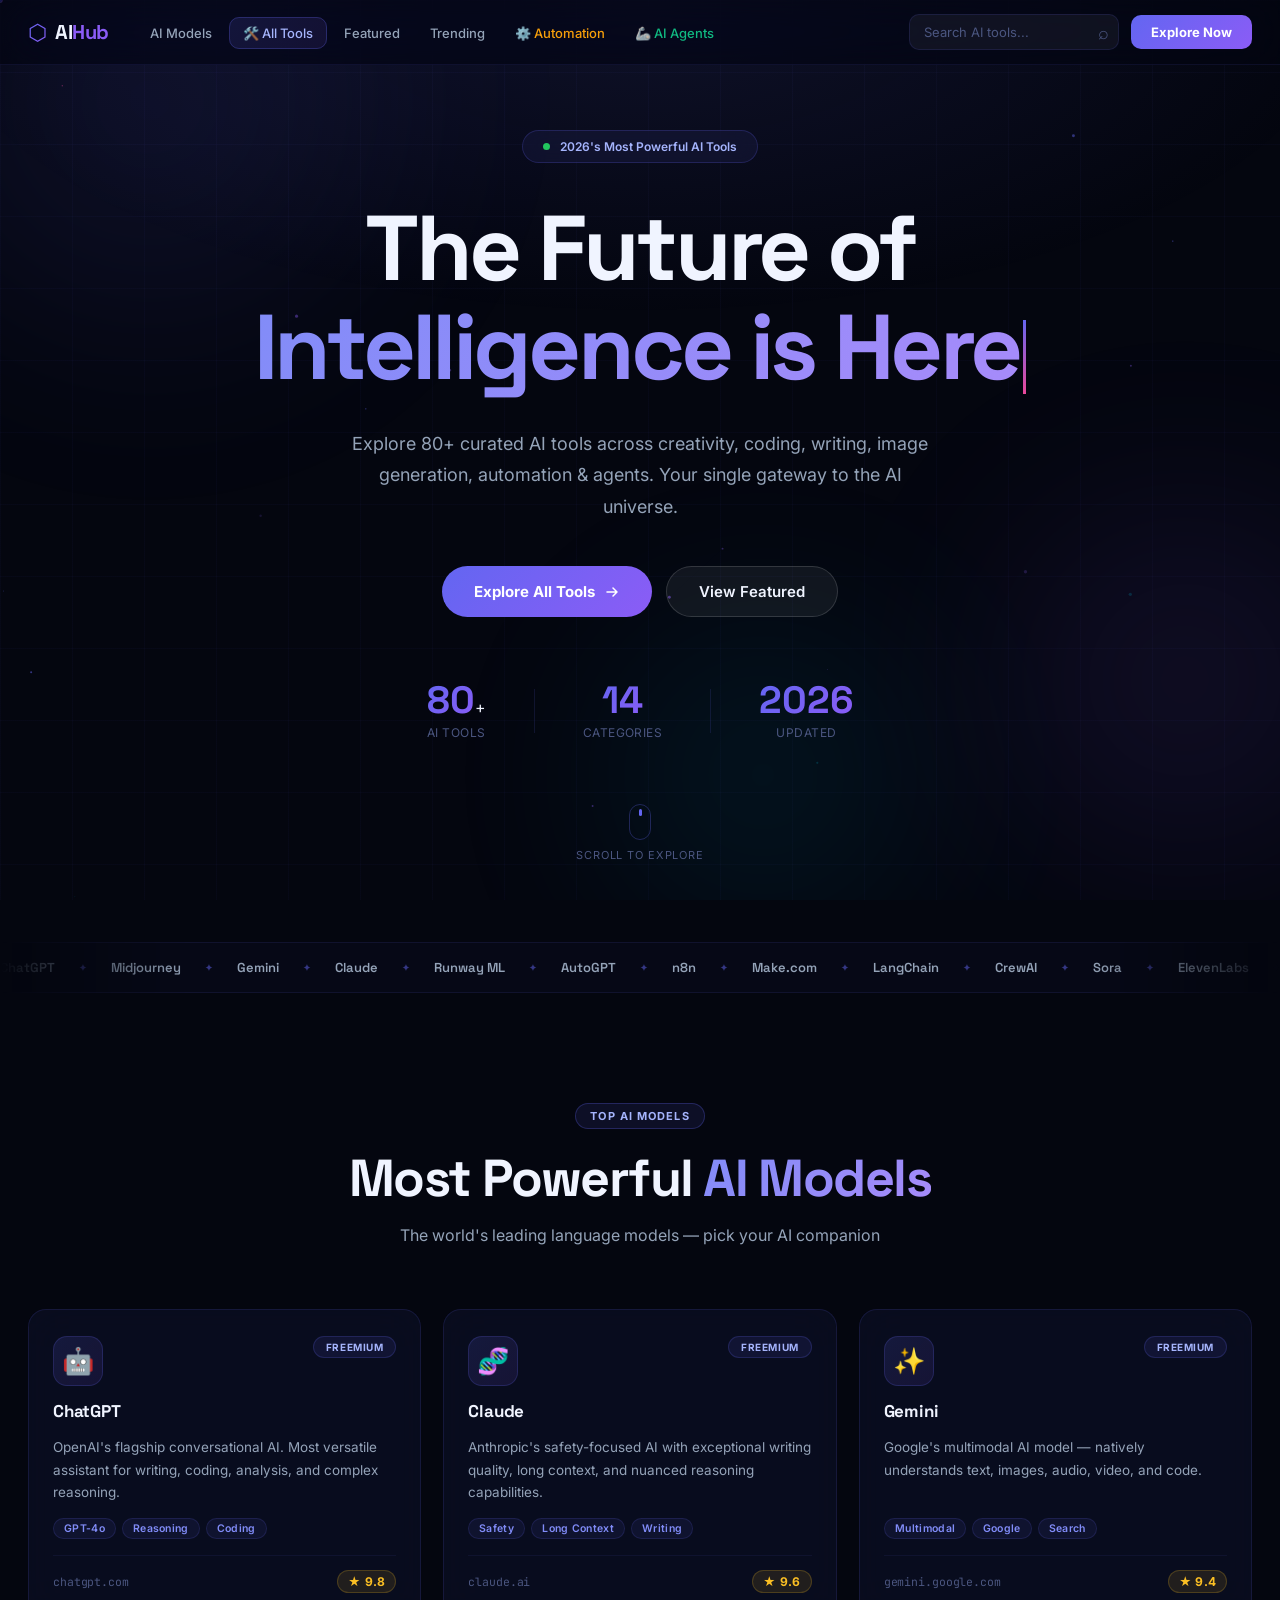
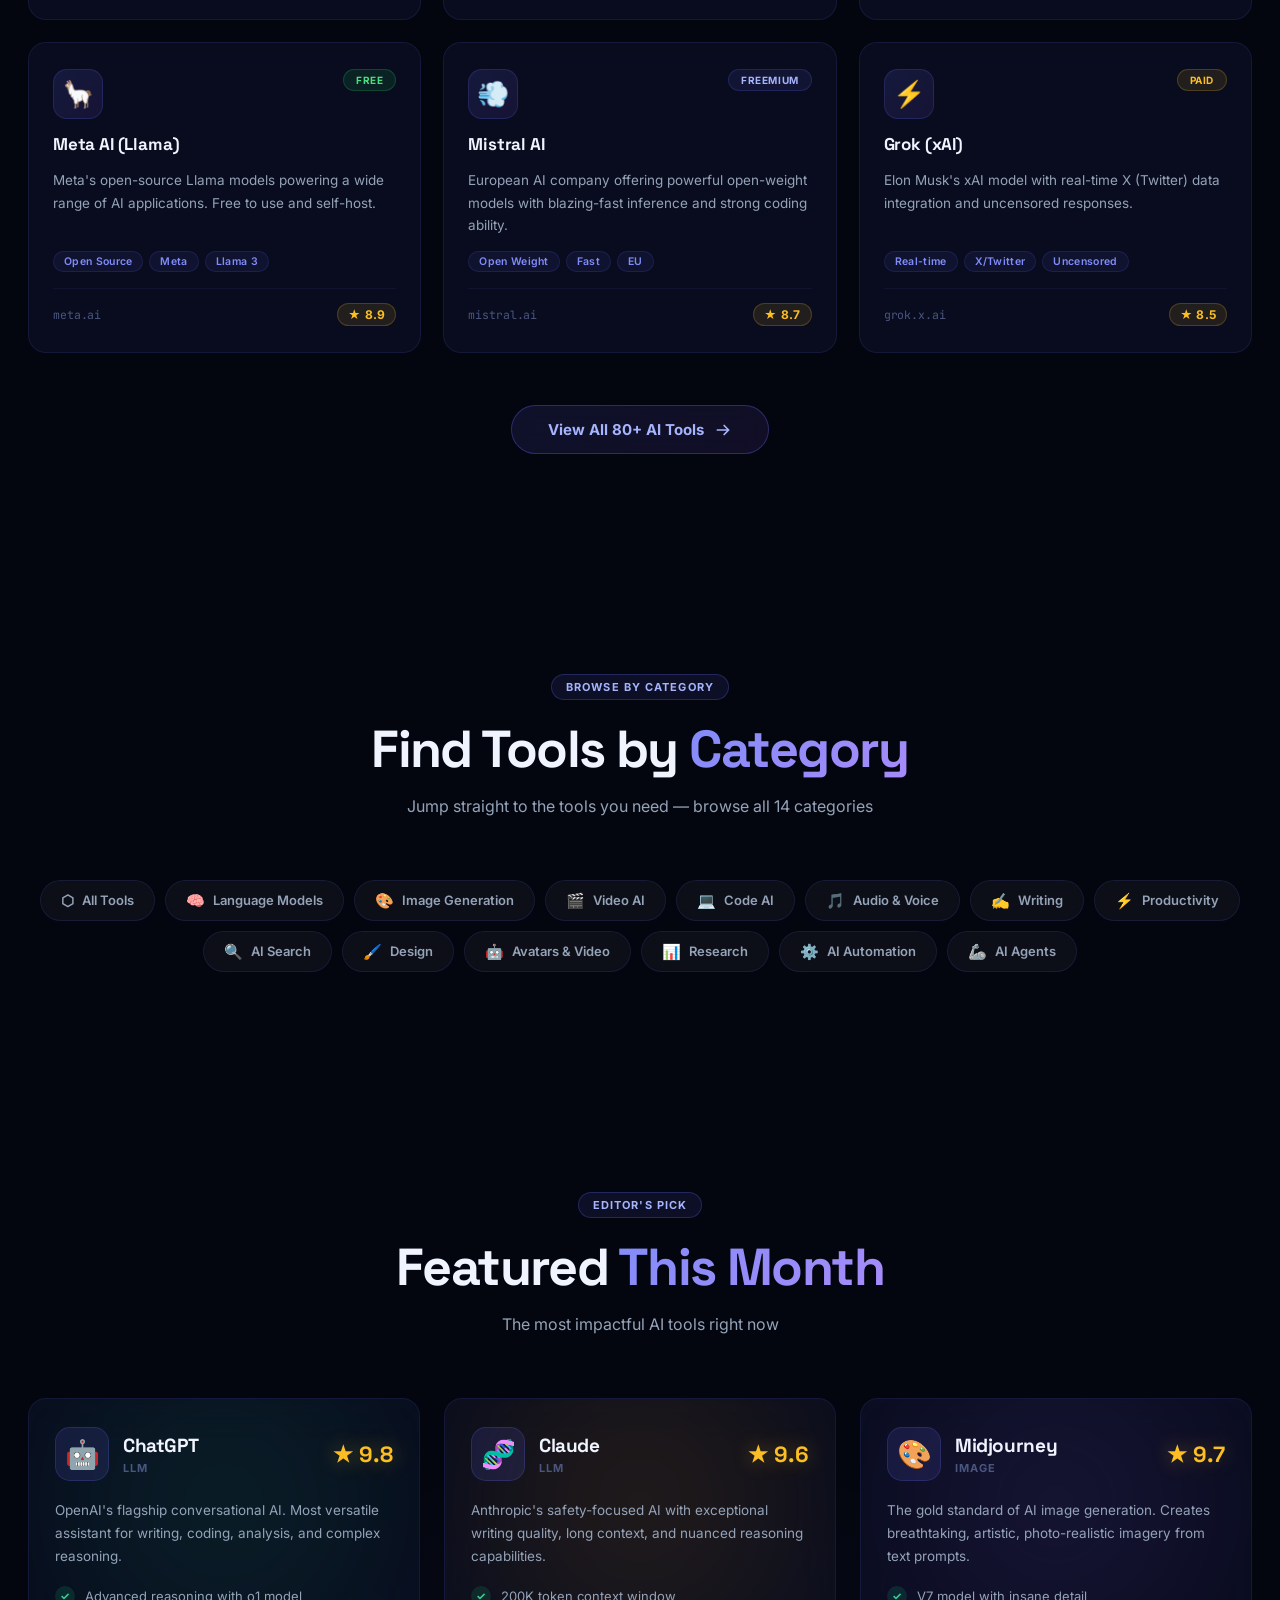
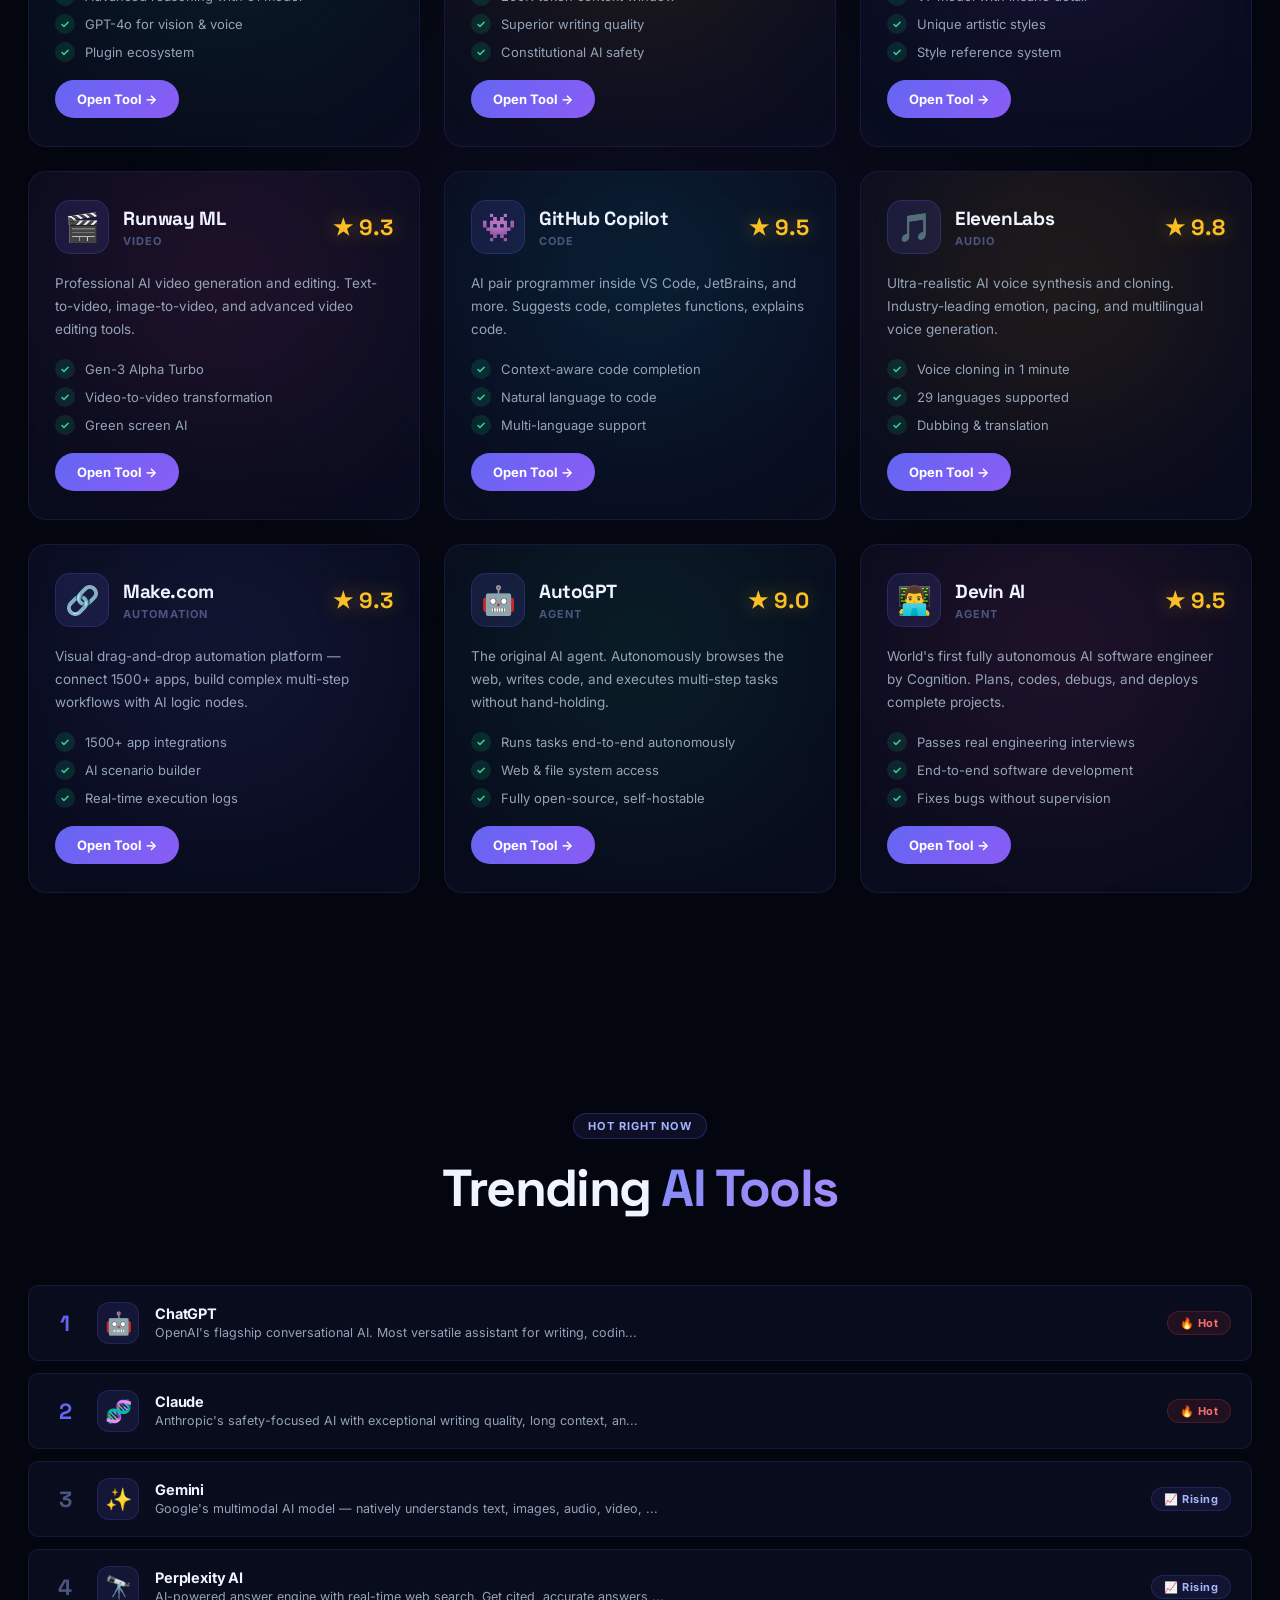
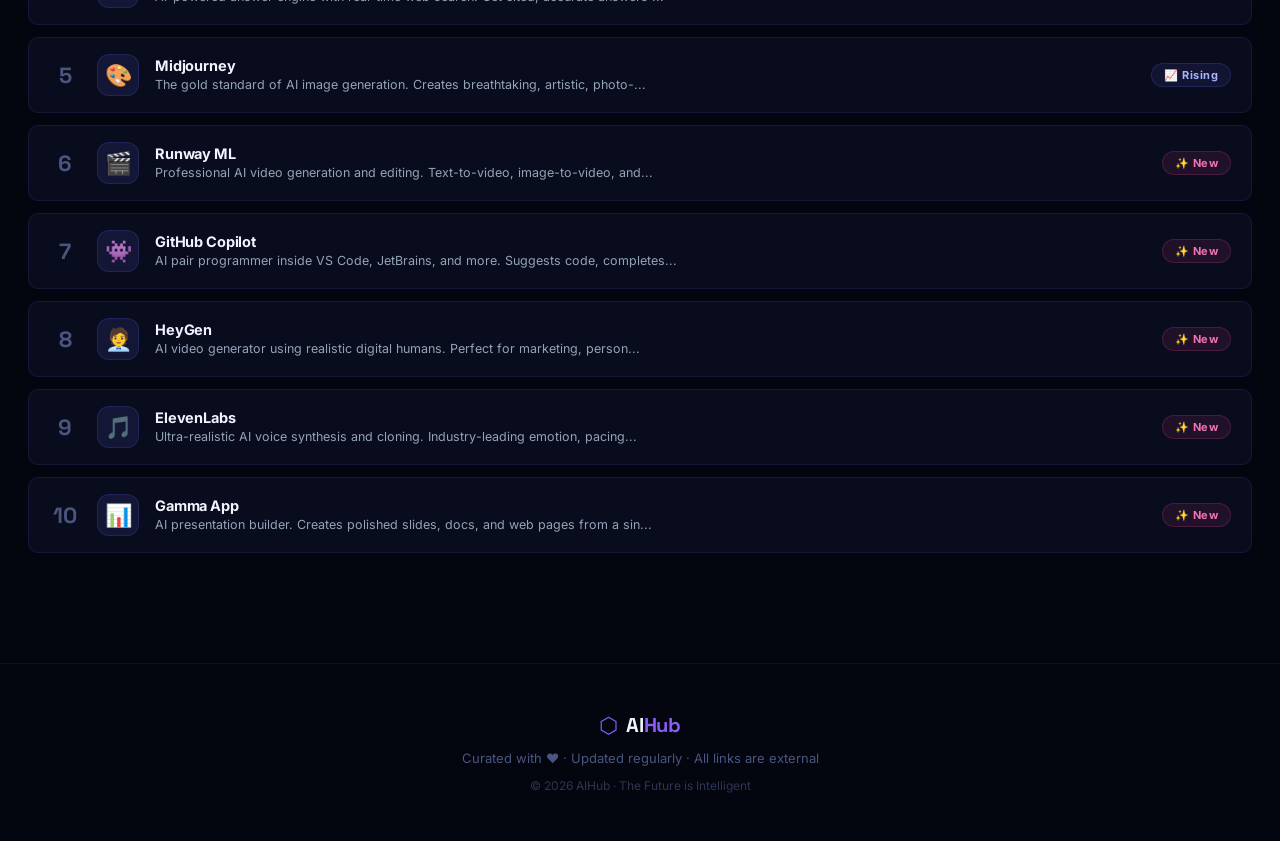
==== index.html @ a41ec543 "new file" ====
<!DOCTYPE html>
<html lang="en">

<head>
    <meta charset="UTF-8" />
    <meta name="viewport" content="width=device-width, initial-scale=1.0" />
    <title>AI Tools Hub — Explore the Future of Intelligence</title>
    <meta name="description"
        content="Discover the best AI tools of 2025. Curated collection of AI-powered apps, models, and platforms for creators, developers, and businesses." />
    <link rel="preconnect" href="https://fonts.googleapis.com" />
    <link rel="preconnect" href="https://fonts.gstatic.com" crossorigin />
    <link
        href="https://fonts.googleapis.com/css2?family=Inter:wght@300;400;500;600;700;800;900&family=Space+Grotesk:wght@400;500;600;700&family=JetBrains+Mono:wght@400;500&display=swap"
        rel="stylesheet" />
    <link rel="stylesheet" href="style.css" />
</head>

<body>

    <!-- Animated Background -->
    <div class="bg-grid"></div>
    <div class="orbs">
        <div class="orb orb-1"></div>
        <div class="orb orb-2"></div>
        <div class="orb orb-3"></div>
    </div>
    <canvas id="particles"></canvas>

    <!-- Navigation -->
    <nav class="navbar" id="navbar">
        <div class="nav-inner">
            <div class="nav-logo">
                <span class="logo-icon">⬡</span>
                <span class="logo-text">AI<span class="accent">Hub</span></span>
            </div>
            <ul class="nav-links">
                <li><a href="#models" class="nav-link">AI Models</a></li>
                <li><a href="all-tools.html" class="nav-link nav-link-tools">🛠️ All Tools</a></li>
                <li><a href="#featured" class="nav-link">Featured</a></li>
                <li><a href="#trending" class="nav-link">Trending</a></li>
                <li><a href="all-tools.html?cat=automation" class="nav-link nav-link-auto">⚙️ Automation</a></li>
                <li><a href="all-tools.html?cat=agent" class="nav-link nav-link-agent">🦾 AI Agents</a></li>
            </ul>
            <div class="nav-actions">
                <div class="search-wrap">
                    <input type="text" class="search-input" id="searchInput" placeholder="Search AI tools..." />
                    <span class="search-icon">⌕</span>
                </div>
                <button class="btn-glow" onclick="scrollToTools()">Explore Now</button>
            </div>
        </div>
    </nav>

    <!-- Hero Section -->
    <section class="hero">
        <div class="hero-badge">
            <span class="badge-dot"></span>
            <span>2026's Most Powerful AI Tools</span>
        </div>
        <h1 class="hero-title">
            The Future of <br />
            <span class="gradient-text typing-text" id="typingText"></span>
        </h1>
        <p class="hero-sub">Explore 80+ curated AI tools across creativity, coding, writing, image generation,
            automation &amp; agents.
            Your single gateway to the AI universe.</p>
        <div class="hero-cta">
            <a class="btn-primary" href="all-tools.html">
                <span>Explore All Tools</span>
                <svg width="16" height="16" viewBox="0 0 16 16" fill="none">
                    <path d="M3 8H13M13 8L9 4M13 8L9 12" stroke="currentColor" stroke-width="1.5" stroke-linecap="round"
                        stroke-linejoin="round" />
                </svg>
            </a>
            <button class="btn-secondary"
                onclick="document.getElementById('featured').scrollIntoView({behavior:'smooth'})">
                View Featured
            </button>
        </div>
        <div class="hero-stats">
            <div class="stat"><span class="stat-num" data-target="80">0</span><span>+</span>
                <div class="stat-label">AI Tools</div>
            </div>
            <div class="stat-divider"></div>
            <div class="stat"><span class="stat-num" data-target="14">0</span><span></span>
                <div class="stat-label">Categories</div>
            </div>
            <div class="stat-divider"></div>
            <div class="stat"><span class="stat-num" data-target="2026">0</span><span></span>
                <div class="stat-label">Updated</div>
            </div>
        </div>
        <div class="hero-scroll">
            <div class="scroll-indicator">
                <div class="scroll-dot"></div>
            </div>
            <span>Scroll to explore</span>
        </div>
    </section>

    <!-- Marquee Banner -->
    <div class="marquee-wrap">
        <div class="marquee-track">
            <div class="marquee-content">
                <span>ChatGPT</span><span class="sep">✦</span>
                <span>Midjourney</span><span class="sep">✦</span>
                <span>Gemini</span><span class="sep">✦</span>
                <span>Claude</span><span class="sep">✦</span>
                <span>Runway ML</span><span class="sep">✦</span>
                <span>AutoGPT</span><span class="sep">✦</span>
                <span>n8n</span><span class="sep">✦</span>
                <span>Make.com</span><span class="sep">✦</span>
                <span>LangChain</span><span class="sep">✦</span>
                <span>CrewAI</span><span class="sep">✦</span>
                <span>Sora</span><span class="sep">✦</span>
                <span>ElevenLabs</span><span class="sep">✦</span>
                <span>Perplexity</span><span class="sep">✦</span>
                <span>GitHub Copilot</span><span class="sep">✦</span>
                <span>Notion AI</span><span class="sep">✦</span>
                <span>Synthesia</span><span class="sep">✦</span>
                <span>Devin AI</span><span class="sep">✦</span>
                <span>BabyAGI</span><span class="sep">✦</span>
                <span>ChatGPT</span><span class="sep">✦</span>
                <span>Midjourney</span><span class="sep">✦</span>
                <span>Gemini</span><span class="sep">✦</span>
                <span>Claude</span><span class="sep">✦</span>
                <span>AutoGPT</span><span class="sep">✦</span>
                <span>n8n</span><span class="sep">✦</span>
                <span>Make.com</span><span class="sep">✦</span>
                <span>LangChain</span><span class="sep">✦</span>
                <span>CrewAI</span><span class="sep">✦</span>
                <span>Sora</span><span class="sep">✦</span>
                <span>Devin AI</span><span class="sep">✦</span>
                <span>BabyAGI</span><span class="sep">✦</span>
            </div>
        </div>
    </div>

    <!-- Top AI Models Section (6 preview) -->
    <section class="section" id="models">
        <div class="container">
            <div class="section-header">
                <div class="tag">Top AI Models</div>
                <h2>Most Powerful <span class="gradient-text">AI Models</span></h2>
                <p>The world's leading language models &mdash; pick your AI companion</p>
            </div>
            <div class="tools-grid" id="modelsGrid"><!-- 6 model cards injected by JS --></div>
            <div class="view-all-wrap">
                <a href="all-tools.html" class="btn-view-all">
                    <span>View All 80+ AI Tools</span>
                    <svg width="18" height="18" viewBox="0 0 16 16" fill="none"><path d="M3 8H13M13 8L9 4M13 8L9 12" stroke="currentColor" stroke-width="1.5" stroke-linecap="round" stroke-linejoin="round" /></svg>
                </a>
            </div>
        </div>
    </section>

    <!-- Category Quick Links -->
    <section class="section" id="categories">
        <div class="container">
            <div class="section-header">
                <div class="tag">Browse by Category</div>
                <h2>Find Tools by <span class="gradient-text">Category</span></h2>
                <p>Jump straight to the tools you need &mdash; browse all 14 categories</p>
            </div>
            <div class="categories-grid">
                <a href="all-tools.html?cat=all" class="cat-btn"><span class="cat-icon">&#x2B21;</span> All Tools</a>
                <a href="all-tools.html?cat=llm" class="cat-btn"><span class="cat-icon">&#x1F9E0;</span> Language Models</a>
                <a href="all-tools.html?cat=image" class="cat-btn"><span class="cat-icon">&#x1F3A8;</span> Image Generation</a>
                <a href="all-tools.html?cat=video" class="cat-btn"><span class="cat-icon">&#x1F3AC;</span> Video AI</a>
                <a href="all-tools.html?cat=code" class="cat-btn"><span class="cat-icon">&#x1F4BB;</span> Code AI</a>
                <a href="all-tools.html?cat=audio" class="cat-btn"><span class="cat-icon">&#x1F3B5;</span> Audio &amp; Voice</a>
                <a href="all-tools.html?cat=writing" class="cat-btn"><span class="cat-icon">&#x270D;&#xFE0F;</span> Writing</a>
                <a href="all-tools.html?cat=productivity" class="cat-btn"><span class="cat-icon">&#x26A1;</span> Productivity</a>
                <a href="all-tools.html?cat=search" class="cat-btn"><span class="cat-icon">&#x1F50D;</span> AI Search</a>
                <a href="all-tools.html?cat=design" class="cat-btn"><span class="cat-icon">&#x1F58C;&#xFE0F;</span> Design</a>
                <a href="all-tools.html?cat=avatar" class="cat-btn"><span class="cat-icon">&#x1F916;</span> Avatars &amp; Video</a>
                <a href="all-tools.html?cat=research" class="cat-btn"><span class="cat-icon">&#x1F4CA;</span> Research</a>
                <a href="all-tools.html?cat=automation" class="cat-btn"><span class="cat-icon">&#x2699;&#xFE0F;</span> AI Automation</a>
                <a href="all-tools.html?cat=agent" class="cat-btn"><span class="cat-icon">&#x1F9BE;</span> AI Agents</a>
            </div>
        </div>
    </section>

    <!-- Featured Section -->
    <section class="section featured-section" id="featured">
        <div class="container">
            <div class="section-header">
                <div class="tag">Editor's Pick</div>
                <h2>Featured <span class="gradient-text">This Month</span></h2>
                <p>The most impactful AI tools right now</p>
            </div>
            <div class="featured-grid" id="featuredGrid">
                <!-- Featured cards injected by JS -->
            </div>
        </div>
    </section>

    <!-- Trending Section -->
    <section class="section" id="trending">
        <div class="container">
            <div class="section-header">
                <div class="tag">Hot Right Now</div>
                <h2>Trending <span class="gradient-text">AI Tools</span></h2>
            </div>
            <div class="trending-list" id="trendingList">
                <!-- Trending items injected by JS -->
            </div>
        </div>
    </section>

    <!-- Footer -->
    <footer class="footer">
        <div class="footer-inner">
            <div class="nav-logo">
                <span class="logo-icon">⬡</span>
                <span class="logo-text">AI<span class="accent">Hub</span></span>
            </div>
            <p class="footer-note">Curated with ♥ · Updated regularly · All links are external</p>
            <p class="footer-copy">© 2026 AIHub · The Future is Intelligent</p>
        </div>
    </footer>

    <script src="app.js"></script>
    <script>
        // Homepage: render 6 top AI model preview cards
        document.addEventListener('DOMContentLoaded', () => {
            const TOP_MODELS = AI_TOOLS.filter(t => t.cat === 'llm').slice(0, 6);
            const grid = document.getElementById('modelsGrid');
            TOP_MODELS.forEach((tool, i) => grid.appendChild(createToolCard(tool, i * 60)));
        });
    </script>
</body>

</html>
---- style.css ----
/* ================================================
   AI TOOLS HUB — Premium Design System v2
   ================================================ */

/* ===== DESIGN TOKENS ===== */
:root {
    --bg: #04060f;
    --bg-card: rgba(12, 16, 36, 0.7);
    --bg-card-hov: rgba(18, 24, 52, 0.85);
    --border: rgba(99, 102, 241, 0.14);
    --border-hov: rgba(139, 92, 246, 0.55);
    --primary: #6366f1;
    --primary-2: #8b5cf6;
    --cyan: #06b6d4;
    --pink: #ec4899;
    --amber: #f59e0b;
    --emerald: #10b981;
    --text-primary: #f0f4ff;
    --text-secondary: #94a3b8;
    --text-muted: #4b5680;
    --glass: rgba(255, 255, 255, 0.04);
    --radius: 18px;
    --radius-sm: 10px;
    --shadow-card: 0 20px 60px rgba(0, 0, 0, 0.6), 0 0 0 1px rgba(99, 102, 241, .08);
    --shadow-glow: 0 0 40px rgba(99, 102, 241, 0.25);

    /* legacy aliases */
    --text: var(--text-primary);
    --text-dim: var(--text-muted);
    --accent-1: var(--primary);
    --accent-2: var(--primary-2);
    --accent-3: var(--cyan);
    --accent-4: var(--pink);
    --shadow: var(--shadow-card);
    --glow: var(--shadow-glow);
}

/* ===== RESET ===== */
*,
*::before,
*::after {
    margin: 0;
    padding: 0;
    box-sizing: border-box;
}

html {
    scroll-behavior: smooth;
}

body {
    font-family: 'Inter', sans-serif;
    background: var(--bg);
    color: var(--text-primary);
    overflow-x: hidden;
    min-height: 100vh;
    -webkit-font-smoothing: antialiased;
}

/* ===== SCROLLBAR ===== */
::-webkit-scrollbar {
    width: 5px;
}

::-webkit-scrollbar-track {
    background: #080c1a;
}

::-webkit-scrollbar-thumb {
    background: linear-gradient(180deg, var(--primary), var(--primary-2));
    border-radius: 99px;
}

/* ===== BACKGROUND ===== */
.bg-grid {
    position: fixed;
    inset: 0;
    pointer-events: none;
    z-index: 0;
    background-image:
        linear-gradient(rgba(99, 102, 241, .035) 1px, transparent 1px),
        linear-gradient(90deg, rgba(99, 102, 241, .035) 1px, transparent 1px);
    background-size: 72px 72px;
}

.bg-grid::after {
    content: '';
    position: absolute;
    inset: 0;
    background: radial-gradient(ellipse 80% 50% at 50% 0%, rgba(99, 102, 241, .12) 0%, transparent 70%);
}

canvas#particles {
    position: fixed;
    inset: 0;
    z-index: 0;
    pointer-events: none;
}

.orbs {
    position: fixed;
    inset: 0;
    pointer-events: none;
    z-index: 0;
    overflow: hidden;
}

.orb {
    position: absolute;
    border-radius: 50%;
    filter: blur(100px);
    opacity: 0.15;
    animation: orbFloat 14s ease-in-out infinite;
}

.orb-1 {
    width: 700px;
    height: 700px;
    background: radial-gradient(circle, var(--primary), transparent 65%);
    top: -250px;
    left: -200px;
}

.orb-2 {
    width: 550px;
    height: 550px;
    background: radial-gradient(circle, var(--primary-2), transparent 65%);
    top: 45%;
    right: -180px;
    animation-delay: -5s;
}

.orb-3 {
    width: 450px;
    height: 450px;
    background: radial-gradient(circle, var(--cyan), transparent 65%);
    bottom: -100px;
    left: 42%;
    animation-delay: -10s;
}

@keyframes orbFloat {

    0%,
    100% {
        transform: translate(0, 0) scale(1);
    }

    33% {
        transform: translate(25px, -35px) scale(1.04);
    }

    66% {
        transform: translate(-18px, 28px) scale(0.96);
    }
}

/* ===== UTILITY ===== */
.container {
    max-width: 1300px;
    margin: 0 auto;
    padding: 0 28px;
    position: relative;
    z-index: 1;
}

.gradient-text {
    background: linear-gradient(135deg, #818cf8, #a78bfa, #f472b6, #22d3ee);
    background-size: 300% 300%;
    -webkit-background-clip: text;
    -webkit-text-fill-color: transparent;
    background-clip: text;
    animation: gradShift 5s ease infinite;
}

@keyframes gradShift {

    0%,
    100% {
        background-position: 0% 50%;
    }

    50% {
        background-position: 100% 50%;
    }
}

.tag {
    display: inline-flex;
    align-items: center;
    gap: 6px;
    background: rgba(99, 102, 241, .1);
    border: 1px solid rgba(99, 102, 241, .28);
    color: #a5b4fc;
    font-size: 11px;
    font-weight: 700;
    letter-spacing: .1em;
    text-transform: uppercase;
    padding: 5px 14px;
    border-radius: 99px;
    margin-bottom: 16px;
}

.accent {
    color: var(--primary-2);
}

/* ===== ANIMATIONS ===== */
@keyframes fadeSlideUp {
    from {
        opacity: 0;
        transform: translateY(28px);
    }

    to {
        opacity: 1;
        transform: translateY(0);
    }
}

@keyframes fadeSlideDown {
    from {
        opacity: 0;
        transform: translateY(-20px);
    }

    to {
        opacity: 1;
        transform: translateY(0);
    }
}

@keyframes fadeIn {
    from {
        opacity: 0;
    }

    to {
        opacity: 1;
    }
}

@keyframes fadeInCard {
    from {
        opacity: 0;
        transform: translateY(20px);
    }

    to {
        opacity: 1;
        transform: translateY(0);
    }
}

@keyframes shimmerSlide {
    0% {
        transform: translateX(-150%) skewX(-12deg);
    }

    100% {
        transform: translateX(350%) skewX(-12deg);
    }
}

@keyframes borderRotate {
    from {
        transform: rotate(0deg);
    }

    to {
        transform: rotate(360deg);
    }
}

@keyframes pulse {

    0%,
    100% {
        box-shadow: 0 0 0 0 rgba(34, 197, 94, .5);
    }

    50% {
        box-shadow: 0 0 0 8px rgba(34, 197, 94, 0);
    }
}

@keyframes blink {
    50% {
        opacity: 0;
    }
}

@keyframes scrollDot {
    0% {
        transform: translateY(0);
        opacity: 1;
    }

    100% {
        transform: translateY(14px);
        opacity: 0;
    }
}

@keyframes textGlow {

    0%,
    100% {
        text-shadow: 0 0 20px rgba(99, 102, 241, 0);
    }

    50% {
        text-shadow: 0 0 30px rgba(99, 102, 241, .6), 0 0 60px rgba(139, 92, 246, .3);
    }
}

@keyframes spin {
    to {
        transform: rotate(360deg);
    }
}

@keyframes marquee {
    from {
        transform: translateX(0);
    }

    to {
        transform: translateX(-50%);
    }
}

@keyframes floatY {

    0%,
    100% {
        transform: translateY(0);
    }

    50% {
        transform: translateY(-8px);
    }
}

/* ===== NAVBAR ===== */
.navbar {
    position: fixed;
    top: 0;
    left: 0;
    right: 0;
    z-index: 100;
    padding: 14px 28px;
    background: rgba(4, 6, 15, .65);
    backdrop-filter: blur(24px) saturate(180%);
    -webkit-backdrop-filter: blur(24px) saturate(180%);
    border-bottom: 1px solid rgba(99, 102, 241, .1);
    transition: all .3s ease;
}

.navbar.scrolled {
    padding: 10px 28px;
    background: rgba(4, 6, 15, .92);
    border-bottom-color: rgba(99, 102, 241, .18);
    box-shadow: 0 4px 30px rgba(0, 0, 0, .4);
}

.nav-inner {
    max-width: 1300px;
    margin: 0 auto;
    display: flex;
    align-items: center;
    gap: 28px;
}

.nav-logo {
    display: flex;
    align-items: center;
    gap: 8px;
    text-decoration: none;
    flex-shrink: 0;
}

.logo-icon {
    font-size: 22px;
    background: linear-gradient(135deg, var(--primary), var(--primary-2));
    -webkit-background-clip: text;
    -webkit-text-fill-color: transparent;
    background-clip: text;
    animation: spin 10s linear infinite;
    display: inline-block;
}

.logo-text {
    font-family: 'Space Grotesk', sans-serif;
    font-size: 20px;
    font-weight: 800;
    letter-spacing: -.02em;
    color: var(--text-primary);
}

.nav-links {
    display: flex;
    gap: 4px;
    list-style: none;
    flex: 1;
}

.nav-link {
    color: var(--text-secondary);
    text-decoration: none;
    font-size: 13px;
    font-weight: 500;
    padding: 7px 13px;
    border-radius: var(--radius-sm);
    transition: all .2s;
    position: relative;
}

.nav-link::after {
    content: '';
    position: absolute;
    bottom: 4px;
    left: 13px;
    right: 13px;
    height: 1px;
    background: linear-gradient(90deg, var(--primary), var(--primary-2));
    transform: scaleX(0);
    transform-origin: center;
    transition: transform .25s ease;
    border-radius: 99px;
}

.nav-link:hover {
    color: var(--text-primary);
}

.nav-link:hover::after {
    transform: scaleX(1);
}

.nav-actions {
    display: flex;
    align-items: center;
    gap: 12px;
    margin-left: auto;
}

/* Nav search */
.search-wrap {
    position: relative;
}

.search-input {
    background: rgba(255, 255, 255, .05);
    border: 1px solid var(--border);
    color: var(--text-primary);
    padding: 9px 36px 9px 14px;
    border-radius: var(--radius-sm);
    font-size: 13px;
    width: 210px;
    outline: none;
    font-family: inherit;
    transition: all .3s;
}

.search-input:focus {
    border-color: var(--primary);
    background: rgba(99, 102, 241, .07);
    box-shadow: 0 0 0 3px rgba(99, 102, 241, .13), 0 0 20px rgba(99, 102, 241, .12);
    width: 250px;
}

.search-input::placeholder {
    color: var(--text-muted);
}

.search-icon {
    position: absolute;
    right: 10px;
    top: 50%;
    transform: translateY(-50%);
    color: var(--text-muted);
    font-size: 18px;
    pointer-events: none;
}

/* Glow button */
.btn-glow {
    background: linear-gradient(135deg, var(--primary), var(--primary-2));
    color: #fff;
    border: none;
    padding: 9px 20px;
    border-radius: var(--radius-sm);
    font-size: 13px;
    font-weight: 700;
    cursor: pointer;
    font-family: inherit;
    text-decoration: none;
    display: inline-flex;
    align-items: center;
    transition: all .3s;
    position: relative;
    overflow: hidden;
}

.btn-glow::after {
    content: '';
    position: absolute;
    inset: 0;
    background: linear-gradient(135deg, transparent 40%, rgba(255, 255, 255, .25) 50%, transparent 60%);
    transform: translateX(-150%);
    transition: transform .5s ease;
}

.btn-glow:hover {
    transform: translateY(-1px);
    box-shadow: 0 8px 24px rgba(99, 102, 241, .45);
}

.btn-glow:hover::after {
    transform: translateX(150%);
}

/* Highlight nav buttons */
.nav-link-tools {
    background: linear-gradient(135deg, rgba(99, 102, 241, .14), rgba(139, 92, 246, .1));
    border: 1px solid rgba(99, 102, 241, .28);
    color: #a5b4fc !important;
}

.nav-link-tools::after {
    display: none;
}

.nav-link-tools:hover {
    background: linear-gradient(135deg, rgba(99, 102, 241, .28), rgba(139, 92, 246, .22));
    border-color: rgba(139, 92, 246, .6);
    color: #fff !important;
}

.nav-link-auto {
    color: var(--amber) !important;
}

.nav-link-agent {
    color: var(--emerald) !important;
}

/* ===== HERO ===== */
.hero {
    min-height: 100vh;
    display: flex;
    flex-direction: column;
    align-items: center;
    justify-content: center;
    text-align: center;
    padding: 130px 28px 80px;
    position: relative;
    z-index: 1;
}

.hero-badge {
    display: inline-flex;
    align-items: center;
    gap: 10px;
    background: rgba(99, 102, 241, .08);
    border: 1px solid rgba(99, 102, 241, .22);
    padding: 8px 20px;
    border-radius: 99px;
    font-size: 12px;
    font-weight: 600;
    color: #a5b4fc;
    margin-bottom: 36px;
    animation: fadeSlideDown .8s ease both;
    backdrop-filter: blur(10px);
}

.badge-dot {
    width: 7px;
    height: 7px;
    background: #22c55e;
    border-radius: 50%;
    animation: pulse 2s ease infinite;
}

.hero-title {
    font-family: 'Space Grotesk', sans-serif;
    font-size: clamp(44px, 7.5vw, 92px);
    font-weight: 900;
    line-height: 1.08;
    letter-spacing: -.04em;
    color: var(--text-primary);
    margin-bottom: 28px;
    animation: fadeSlideUp .8s ease .2s both;
}

.typing-text {
    min-height: 1.1em;
    display: inline-block;
}

.cursor {
    display: inline-block;
    width: 3px;
    height: .8em;
    background: linear-gradient(135deg, var(--primary), var(--pink));
    margin-left: 4px;
    vertical-align: middle;
    animation: blink 1s step-end infinite;
}

.hero-sub {
    font-size: clamp(15px, 1.8vw, 18px);
    color: var(--text-secondary);
    max-width: 600px;
    line-height: 1.75;
    margin-bottom: 44px;
    animation: fadeSlideUp .8s ease .4s both;
}

.hero-cta {
    display: flex;
    gap: 14px;
    flex-wrap: wrap;
    justify-content: center;
    margin-bottom: 64px;
    animation: fadeSlideUp .8s ease .6s both;
}

.btn-primary {
    display: inline-flex;
    align-items: center;
    gap: 9px;
    background: linear-gradient(135deg, var(--primary), var(--primary-2));
    color: #fff;
    border: none;
    padding: 15px 32px;
    border-radius: 50px;
    font-size: 15px;
    font-weight: 700;
    cursor: pointer;
    font-family: inherit;
    text-decoration: none;
    position: relative;
    overflow: hidden;
    transition: all .3s;
}

.btn-primary::before {
    content: '';
    position: absolute;
    inset: 0;
    background: linear-gradient(135deg, transparent 30%, rgba(255, 255, 255, .22) 50%, transparent 70%);
    transform: translateX(-150%) skewX(-12deg);
    transition: transform .5s ease;
}

.btn-primary:hover {
    transform: translateY(-2px);
    box-shadow: 0 12px 36px rgba(99, 102, 241, .55);
}

.btn-primary:hover::before {
    transform: translateX(200%) skewX(-12deg);
}

.btn-secondary {
    display: inline-flex;
    align-items: center;
    gap: 9px;
    background: rgba(255, 255, 255, .06);
    color: var(--text-primary);
    border: 1px solid rgba(255, 255, 255, .14);
    padding: 15px 32px;
    border-radius: 50px;
    font-size: 15px;
    font-weight: 600;
    cursor: pointer;
    font-family: inherit;
    text-decoration: none;
    transition: all .3s;
    backdrop-filter: blur(8px);
}

.btn-secondary:hover {
    background: rgba(255, 255, 255, .1);
    border-color: rgba(255, 255, 255, .25);
    transform: translateY(-2px);
}

/* Hero stats */
.hero-stats {
    display: flex;
    align-items: center;
    gap: 48px;
    margin-bottom: 64px;
    animation: fadeSlideUp .8s ease .8s both;
}

.stat {
    text-align: center;
}

.stat-num {
    font-family: 'Space Grotesk', sans-serif;
    font-size: 38px;
    font-weight: 900;
    background: linear-gradient(135deg, var(--primary), var(--primary-2));
    -webkit-background-clip: text;
    -webkit-text-fill-color: transparent;
    background-clip: text;
    line-height: 1;
}

.stat-label {
    font-size: 12px;
    color: var(--text-muted);
    margin-top: 6px;
    letter-spacing: .04em;
    text-transform: uppercase;
}

.stat-divider {
    width: 1px;
    height: 44px;
    background: var(--border);
}

/* Hero scroll */
.hero-scroll {
    display: flex;
    flex-direction: column;
    align-items: center;
    gap: 8px;
    color: var(--text-muted);
    font-size: 11px;
    letter-spacing: .08em;
    text-transform: uppercase;
    animation: fadeIn 1s ease 1.4s both;
}

.scroll-indicator {
    width: 22px;
    height: 36px;
    border: 1.5px solid rgba(99, 102, 241, .3);
    border-radius: 99px;
    display: flex;
    justify-content: center;
    padding: 4px;
}

.scroll-dot {
    width: 3px;
    height: 7px;
    background: var(--primary);
    border-radius: 99px;
    animation: scrollDot 2s ease infinite;
}

/* ===== MARQUEE ===== */
.marquee-wrap {
    position: relative;
    z-index: 1;
    overflow: hidden;
    border-top: 1px solid rgba(99, 102, 241, .1);
    border-bottom: 1px solid rgba(99, 102, 241, .1);
    padding: 16px 0;
    background: rgba(99, 102, 241, .03);
    mask-image: linear-gradient(90deg, transparent 0%, black 15%, black 85%, transparent 100%);
    -webkit-mask-image: linear-gradient(90deg, transparent 0%, black 15%, black 85%, transparent 100%);
}

.marquee-track {
    display: flex;
}

.marquee-content {
    display: flex;
    align-items: center;
    gap: 24px;
    padding-right: 24px;
    white-space: nowrap;
    animation: marquee 28s linear infinite;
    font-family: 'Space Grotesk', sans-serif;
    font-size: 13px;
    font-weight: 600;
    color: var(--text-secondary);
}

.marquee-content .sep {
    color: var(--primary);
    font-size: 9px;
    opacity: .5;
}

.marquee-content span:not(.sep) {
    transition: color .2s;
    cursor: default;
}

.marquee-content span:not(.sep):hover {
    color: var(--text-primary);
}

/* ===== SECTIONS ===== */
.section {
    padding: 110px 0;
    position: relative;
    z-index: 1;
}

.section-header {
    text-align: center;
    margin-bottom: 64px;
}

.section-header h2 {
    font-family: 'Space Grotesk', sans-serif;
    font-size: clamp(28px, 4.5vw, 52px);
    font-weight: 900;
    letter-spacing: -.03em;
    margin-bottom: 14px;
}

.section-header p {
    font-size: 16px;
    color: var(--text-secondary);
}

/* ===== CATEGORIES GRID ===== */
.categories-grid {
    display: flex;
    flex-wrap: wrap;
    gap: 10px;
    justify-content: center;
}

.cat-btn {
    display: inline-flex;
    align-items: center;
    gap: 8px;
    background: var(--glass);
    border: 1px solid var(--border);
    color: var(--text-secondary);
    padding: 10px 20px;
    border-radius: 99px;
    font-size: 13px;
    font-weight: 600;
    cursor: pointer;
    font-family: inherit;
    text-decoration: none;
    transition: all .25s ease;
    backdrop-filter: blur(12px);
    white-space: nowrap;
}

.cat-btn:hover {
    border-color: rgba(99, 102, 241, .5);
    color: var(--text-primary);
    background: rgba(99, 102, 241, .1);
    transform: translateY(-1px);
    box-shadow: 0 4px 16px rgba(99, 102, 241, .15);
}

.cat-btn.active {
    background: linear-gradient(135deg, rgba(99, 102, 241, .2), rgba(139, 92, 246, .18));
    border-color: rgba(99, 102, 241, .5);
    color: #c4b5fd;
    box-shadow: 0 0 24px rgba(99, 102, 241, .22);
}

.cat-icon {
    font-size: 15px;
}

a.cat-btn {
    text-decoration: none;
}

/* ===== TOOLS GRID ===== */
.tools-grid {
    display: grid;
    grid-template-columns: repeat(auto-fill, minmax(310px, 1fr));
    gap: 22px;
}

/* ===== TOOL CARD ===== */
.tool-card {
    background: var(--bg-card);
    border: 1px solid var(--border);
    border-radius: var(--radius);
    padding: 26px 24px;
    text-decoration: none;
    color: var(--text-primary);
    cursor: pointer;
    transition: all .35s cubic-bezier(.4, 0, .2, 1);
    backdrop-filter: blur(24px) saturate(140%);
    -webkit-backdrop-filter: blur(24px) saturate(140%);
    position: relative;
    overflow: hidden;
    display: flex;
    flex-direction: column;
    gap: 14px;
    animation: fadeInCard .4s ease both;
}

/* Animated shimmer overlay */
.card-shimmer {
    position: absolute;
    top: 0;
    left: 0;
    width: 50%;
    height: 100%;
    background: linear-gradient(105deg, transparent 40%, rgba(255, 255, 255, .06) 50%, transparent 60%);
    transform: translateX(-150%) skewX(-12deg);
    pointer-events: none;
}

.tool-card:hover .card-shimmer {
    animation: shimmerSlide .6s ease forwards;
}

/* Top border glow on hover */
.tool-card::before {
    content: '';
    position: absolute;
    top: 0;
    left: 0;
    right: 0;
    height: 1px;
    background: linear-gradient(90deg, transparent, var(--primary), var(--primary-2), var(--cyan), transparent);
    opacity: 0;
    transition: opacity .35s;
}

.tool-card::after {
    content: '';
    position: absolute;
    inset: 0;
    background: linear-gradient(145deg, rgba(99, 102, 241, .04), rgba(139, 92, 246, .03));
    opacity: 0;
    transition: opacity .35s;
    border-radius: inherit;
}

.tool-card:hover {
    border-color: rgba(139, 92, 246, .4);
    transform: translateY(-6px);
    box-shadow: 0 24px 60px rgba(0, 0, 0, .65), 0 0 0 1px rgba(139, 92, 246, .25), 0 0 40px rgba(99, 102, 241, .12);
    background: var(--bg-card-hov);
}

.tool-card:hover::before {
    opacity: 1;
}

.tool-card:hover::after {
    opacity: 1;
}

.card-top {
    display: flex;
    align-items: flex-start;
    justify-content: space-between;
}

.card-icon {
    width: 50px;
    height: 50px;
    border-radius: 14px;
    display: flex;
    align-items: center;
    justify-content: center;
    font-size: 26px;
    background: linear-gradient(135deg, rgba(99, 102, 241, .15), rgba(139, 92, 246, .1));
    border: 1px solid rgba(99, 102, 241, .2);
    transition: transform .3s ease;
    flex-shrink: 0;
}

.tool-card:hover .card-icon {
    transform: scale(1.12) rotate(-6deg);
}

/* Badges */
.card-badge {
    font-size: 10px;
    font-weight: 700;
    padding: 4px 12px;
    border-radius: 99px;
    letter-spacing: .055em;
    text-transform: uppercase;
    flex-shrink: 0;
}

.badge-free {
    background: rgba(34, 197, 94, .12);
    color: #4ade80;
    border: 1px solid rgba(34, 197, 94, .22);
}

.badge-paid {
    background: rgba(251, 191, 36, .1);
    color: #fbbf24;
    border: 1px solid rgba(251, 191, 36, .2);
}

.badge-freemium {
    background: rgba(99, 102, 241, .1);
    color: #a5b4fc;
    border: 1px solid rgba(99, 102, 241, .2);
}

.badge-new {
    background: rgba(236, 72, 153, .12);
    color: #f472b6;
    border: 1px solid rgba(236, 72, 153, .25);
    animation: textGlow 2.5s ease infinite;
}

.card-name {
    font-family: 'Space Grotesk', sans-serif;
    font-size: 17px;
    font-weight: 700;
    letter-spacing: -.01em;
    transition: color .2s;
}

.tool-card:hover .card-name {
    color: #c4b5fd;
}

.card-desc {
    font-size: 13.5px;
    color: var(--text-secondary);
    line-height: 1.68;
    flex: 1;
    display: -webkit-box;
    -webkit-line-clamp: 3;
    -webkit-box-orient: vertical;
    overflow: hidden;
}

.card-tags {
    display: flex;
    flex-wrap: wrap;
    gap: 6px;
}

.card-tag {
    font-size: 10.5px;
    font-weight: 600;
    background: rgba(99, 102, 241, .08);
    border: 1px solid rgba(99, 102, 241, .16);
    color: #818cf8;
    padding: 3px 10px;
    border-radius: 99px;
    letter-spacing: .03em;
    transition: all .2s;
}

.tool-card:hover .card-tag {
    background: rgba(99, 102, 241, .14);
    border-color: rgba(139, 92, 246, .3);
    color: #a5b4fc;
}

.card-footer {
    display: flex;
    align-items: center;
    justify-content: space-between;
    margin-top: 2px;
    padding-top: 14px;
    border-top: 1px solid rgba(99, 102, 241, .08);
}

.card-link {
    font-family: 'JetBrains Mono', monospace;
    font-size: 11.5px;
    color: var(--text-muted);
    letter-spacing: -.01em;
    transition: color .2s;
}

.tool-card:hover .card-link {
    color: var(--primary);
}

.card-arrow {
    width: 30px;
    height: 30px;
    border-radius: 50%;
    background: rgba(99, 102, 241, .12);
    color: #818cf8;
    display: flex;
    align-items: center;
    justify-content: center;
    font-size: 14px;
    transition: all .25s;
}

.tool-card:hover .card-arrow {
    background: var(--primary);
    color: #fff;
    transform: translateX(3px) scale(1.08);
}

.card-score {
    font-size: 12px;
    font-weight: 700;
    color: #fbbf24;
    background: rgba(251, 191, 36, .1);
    border: 1px solid rgba(251, 191, 36, .2);
    padding: 3px 10px;
    border-radius: 99px;
    letter-spacing: .02em;
}

/* ===== FEATURED SECTION ===== */
.featured-section {
    position: relative;
}

.featured-section::before {
    content: '';
    position: absolute;
    inset: 0;
    background: radial-gradient(ellipse 60% 40% at 50% 50%, rgba(99, 102, 241, .07), transparent 70%);
    pointer-events: none;
}

.featured-grid {
    display: grid;
    grid-template-columns: repeat(auto-fill, minmax(320px, 1fr));
    gap: 24px;
}

.featured-card {
    background: var(--bg-card);
    border: 1px solid var(--border);
    border-radius: var(--radius);
    padding: 28px 26px;
    text-decoration: none;
    color: var(--text-primary);
    cursor: pointer;
    transition: all .35s cubic-bezier(.4, 0, .2, 1);
    backdrop-filter: blur(24px);
    position: relative;
    overflow: hidden;
    display: flex;
    flex-direction: column;
    gap: 18px;
}

.glow-bg {
    position: absolute;
    top: -40%;
    left: -20%;
    width: 140%;
    height: 140%;
    opacity: .12;
    pointer-events: none;
    filter: blur(60px);
    transition: opacity .35s;
}

.featured-card:hover .glow-bg {
    opacity: .2;
}

.featured-card:hover {
    border-color: rgba(139, 92, 246, .45);
    transform: translateY(-6px);
    box-shadow: 0 28px 70px rgba(0, 0, 0, .6), 0 0 0 1px rgba(139, 92, 246, .22);
}

.feat-header {
    display: flex;
    align-items: center;
    gap: 14px;
    position: relative;
    z-index: 1;
}

.feat-icon {
    width: 54px;
    height: 54px;
    border-radius: 15px;
    display: flex;
    align-items: center;
    justify-content: center;
    font-size: 28px;
    background: rgba(99, 102, 241, .14);
    border: 1px solid rgba(99, 102, 241, .22);
    flex-shrink: 0;
    animation: floatY 4s ease-in-out infinite;
}

.feat-meta {
    flex: 1;
}

.feat-name {
    font-family: 'Space Grotesk', sans-serif;
    font-size: 19px;
    font-weight: 800;
    letter-spacing: -.02em;
}

.feat-cat {
    font-size: 11px;
    font-weight: 700;
    color: var(--text-muted);
    letter-spacing: .1em;
    text-transform: uppercase;
    margin-top: 3px;
}

.feat-score {
    font-family: 'Space Grotesk', sans-serif;
    font-size: 22px;
    font-weight: 800;
    color: #fbbf24;
    text-shadow: 0 0 20px rgba(251, 191, 36, .4);
    flex-shrink: 0;
}

.feat-desc {
    font-size: 13.5px;
    color: var(--text-secondary);
    line-height: 1.7;
    position: relative;
    z-index: 1;
}

.feat-highlights {
    display: flex;
    flex-direction: column;
    gap: 8px;
    position: relative;
    z-index: 1;
}

.feat-highlight {
    display: flex;
    align-items: center;
    gap: 10px;
    font-size: 13px;
    color: var(--text-secondary);
}

.feat-highlight::before {
    content: '✓';
    flex-shrink: 0;
    width: 20px;
    height: 20px;
    border-radius: 50%;
    background: rgba(16, 185, 129, .15);
    color: #34d399;
    display: flex;
    align-items: center;
    justify-content: center;
    font-size: 11px;
    font-weight: 700;
}

.feat-btn {
    display: inline-flex;
    align-items: center;
    gap: 8px;
    background: linear-gradient(135deg, var(--primary), var(--primary-2));
    color: #fff;
    border: none;
    padding: 11px 22px;
    border-radius: 50px;
    font-size: 13px;
    font-weight: 700;
    cursor: pointer;
    font-family: inherit;
    text-decoration: none;
    width: fit-content;
    position: relative;
    overflow: hidden;
    transition: all .3s;
    z-index: 1;
}

.feat-btn::before {
    content: '';
    position: absolute;
    inset: 0;
    background: linear-gradient(135deg, transparent 30%, rgba(255, 255, 255, .2) 50%, transparent 70%);
    transform: translateX(-150%);
    transition: transform .45s ease;
}

.feat-btn:hover {
    transform: translateY(-1px);
    box-shadow: 0 8px 24px rgba(99, 102, 241, .45);
}

.feat-btn:hover::before {
    transform: translateX(200%);
}

/* ===== TRENDING SECTION ===== */
.trending-list {
    display: flex;
    flex-direction: column;
    gap: 12px;
}

.trend-item {
    display: flex;
    align-items: center;
    gap: 16px;
    background: var(--bg-card);
    border: 1px solid var(--border);
    border-radius: var(--radius-sm);
    padding: 16px 20px;
    text-decoration: none;
    color: var(--text-primary);
    cursor: pointer;
    transition: all .25s;
    backdrop-filter: blur(20px);
    position: relative;
    overflow: hidden;
}

.trend-item::before {
    content: '';
    position: absolute;
    left: 0;
    top: 0;
    bottom: 0;
    width: 2px;
    background: linear-gradient(180deg, var(--primary), var(--primary-2));
    opacity: 0;
    transition: opacity .25s;
}

.trend-item:hover {
    border-color: rgba(139, 92, 246, .4);
    transform: translateX(4px);
    box-shadow: 0 8px 28px rgba(0, 0, 0, .4), -4px 0 0 var(--primary);
}

.trend-item:hover::before {
    opacity: 1;
}

.trend-rank {
    font-family: 'Space Grotesk', sans-serif;
    font-size: 22px;
    font-weight: 900;
    color: var(--text-muted);
    min-width: 32px;
    text-align: center;
    line-height: 1;
}

.trend-item:nth-child(-n+2) .trend-rank {
    color: var(--primary);
}

.trend-icon {
    width: 42px;
    height: 42px;
    border-radius: 12px;
    font-size: 22px;
    display: flex;
    align-items: center;
    justify-content: center;
    background: rgba(99, 102, 241, .12);
    border: 1px solid rgba(99, 102, 241, .18);
    flex-shrink: 0;
}

.trend-info {
    flex: 1;
    min-width: 0;
}

.trend-name {
    font-weight: 700;
    font-size: 14.5px;
    letter-spacing: -.01em;
}

.trend-desc {
    font-size: 12.5px;
    color: var(--text-secondary);
    margin-top: 3px;
    white-space: nowrap;
    overflow: hidden;
    text-overflow: ellipsis;
}

.trend-badge {
    font-size: 11px;
    font-weight: 700;
    padding: 4px 12px;
    border-radius: 99px;
    flex-shrink: 0;
    letter-spacing: .04em;
}

.trend-hot {
    background: rgba(239, 68, 68, .1);
    color: #f87171;
    border: 1px solid rgba(239, 68, 68, .2);
}

.trend-up {
    background: rgba(99, 102, 241, .1);
    color: #a5b4fc;
    border: 1px solid rgba(99, 102, 241, .2);
}

.trend-new {
    background: rgba(236, 72, 153, .1);
    color: #f472b6;
    border: 1px solid rgba(236, 72, 153, .2);
}

/* ===== CTA / FOOTER STRIP ===== */
.cta-section {
    position: relative;
    z-index: 1;
    padding: 100px 0;
    overflow: hidden;
}

.cta-inner {
    background: linear-gradient(135deg, rgba(99, 102, 241, .12), rgba(139, 92, 246, .1));
    border: 1px solid rgba(99, 102, 241, .25);
    border-radius: 24px;
    padding: 72px 48px;
    text-align: center;
    position: relative;
    overflow: hidden;
    backdrop-filter: blur(20px);
}

.cta-inner::before {
    content: '';
    position: absolute;
    inset: 0;
    background: radial-gradient(ellipse at 50% 0%, rgba(99, 102, 241, .18), transparent 60%);
    pointer-events: none;
}

.cta-title {
    font-family: 'Space Grotesk', sans-serif;
    font-size: clamp(24px, 3.5vw, 42px);
    font-weight: 900;
    letter-spacing: -.03em;
    margin-bottom: 16px;
    position: relative;
}

.cta-sub {
    color: var(--text-secondary);
    margin-bottom: 36px;
    font-size: 16px;
    position: relative;
}

/* ===== VIEW ALL BUTTON ===== */
.view-all-wrap {
    display: flex;
    justify-content: center;
    margin-top: 52px;
}

.btn-view-all {
    display: inline-flex;
    align-items: center;
    gap: 10px;
    background: linear-gradient(135deg, rgba(99, 102, 241, .12), rgba(139, 92, 246, .1));
    border: 1px solid rgba(99, 102, 241, .35);
    color: #a5b4fc;
    padding: 14px 36px;
    border-radius: 99px;
    font-size: 15px;
    font-weight: 700;
    font-family: inherit;
    text-decoration: none;
    cursor: pointer;
    transition: all .3s;
    position: relative;
    overflow: hidden;
    backdrop-filter: blur(12px);
}

.btn-view-all::before {
    content: '';
    position: absolute;
    inset: 0;
    background: linear-gradient(135deg, transparent 30%, rgba(255, 255, 255, .1) 50%, transparent 70%);
    transform: translateX(-150%) skewX(-12deg);
    border-radius: inherit;
    transition: transform .5s ease;
}

.btn-view-all:hover {
    color: #fff;
    border-color: rgba(139, 92, 246, .7);
    transform: translateY(-2px);
    box-shadow: 0 10px 32px rgba(99, 102, 241, .38), 0 0 0 1px rgba(139, 92, 246, .3);
    background: linear-gradient(135deg, rgba(99, 102, 241, .25), rgba(139, 92, 246, .2));
}

.btn-view-all:hover::before {
    transform: translateX(200%) skewX(-12deg);
}

.btn-view-all span,
.btn-view-all svg {
    position: relative;
    z-index: 1;
}

/* ===== FOOTER ===== */
.footer {
    border-top: 1px solid rgba(99, 102, 241, .1);
    padding: 48px 0;
    position: relative;
    z-index: 1;
    background: rgba(4, 6, 15, .8);
}

.footer-inner {
    max-width: 1300px;
    margin: 0 auto;
    padding: 0 28px;
    display: flex;
    flex-direction: column;
    align-items: center;
    gap: 12px;
    text-align: center;
}

.footer-note {
    font-size: 13px;
    color: var(--text-muted);
}

.footer-copy {
    font-size: 12px;
    color: var(--text-muted);
    opacity: .6;
}

/* ===== SCROLL REVEAL ===== */
@keyframes revealUp {
    from {
        opacity: 0;
        transform: translateY(30px);
    }

    to {
        opacity: 1;
        transform: translateY(0);
    }
}

/* ===== ALL-TOOLS PAGE OVERRIDES ===== */
.page-hero {
    padding: 120px 0 56px;
    text-align: center;
}

.page-hero h1 {
    font-family: 'Space Grotesk', sans-serif;
    font-size: clamp(2.2rem, 5.5vw, 4rem);
    font-weight: 900;
    letter-spacing: -.04em;
    margin-bottom: 16px;
}

.page-hero p {
    color: var(--text-secondary);
    font-size: 1.05rem;
    max-width: 540px;
    margin: 0 auto 32px;
}

.tools-page-controls {
    display: flex;
    flex-wrap: wrap;
    gap: 12px;
    align-items: center;
    justify-content: space-between;
    margin-bottom: 24px;
}

.tools-count-badge {
    font-size: 13px;
    color: var(--text-secondary);
    background: var(--glass);
    border: 1px solid var(--border);
    border-radius: 99px;
    padding: 7px 18px;
    white-space: nowrap;
    backdrop-filter: blur(10px);
}

.tools-count-badge span {
    color: var(--primary);
    font-weight: 800;
}

.search-wrap-lg {
    position: relative;
    flex: 1;
    max-width: 440px;
}

.search-wrap-lg input {
    width: 100%;
    background: var(--glass);
    border: 1px solid var(--border);
    border-radius: 14px;
    padding: 13px 46px 13px 18px;
    color: var(--text-primary);
    font-size: .95rem;
    font-family: inherit;
    transition: border-color .3s, box-shadow .3s;
    outline: none;
    box-sizing: border-box;
    backdrop-filter: blur(10px);
}

.search-wrap-lg input:focus {
    border-color: var(--primary);
    box-shadow: 0 0 0 3px rgba(99, 102, 241, .15), 0 0 20px rgba(99, 102, 241, .1);
}

.search-wrap-lg input::placeholder {
    color: var(--text-muted);
}

.search-wrap-lg .search-icon {
    position: absolute;
    right: 15px;
    top: 50%;
    transform: translateY(-50%);
    color: var(--text-muted);
    font-size: 1.25rem;
    pointer-events: none;
}

.filter-tabs {
    display: flex;
    flex-wrap: wrap;
    gap: 8px;
    margin-bottom: 36px;
}

.filter-tab {
    padding: 8px 18px;
    border-radius: 99px;
    border: 1px solid var(--border);
    background: var(--glass);
    color: var(--text-secondary);
    font-size: 12.5px;
    font-weight: 600;
    cursor: pointer;
    transition: all .2s;
    white-space: nowrap;
    font-family: inherit;
    backdrop-filter: blur(10px);
}

.filter-tab:hover {
    border-color: rgba(99, 102, 241, .45);
    color: var(--text-primary);
    transform: translateY(-1px);
}

.filter-tab.active {
    background: linear-gradient(135deg, var(--primary), var(--primary-2));
    border-color: transparent;
    color: #fff;
    box-shadow: 0 4px 18px rgba(99, 102, 241, .38);
}

.no-results {
    grid-column: 1/-1;
    text-align: center;
    padding: 80px 20px;
    color: var(--text-muted);
}

.no-results .no-icon {
    font-size: 52px;
    margin-bottom: 16px;
}

.back-link {
    display: inline-flex;
    align-items: center;
    gap: 8px;
    color: var(--text-muted);
    font-size: .9rem;
    text-decoration: none;
    margin-bottom: 20px;
    transition: color .2s;
}

.back-link:hover {
    color: var(--primary);
}

/* ===== RESPONSIVE ===== */
@media (max-width:900px) {
    .nav-links {
        display: none;
    }

    .hero-title {
        font-size: clamp(36px, 9vw, 64px);
    }

    .hero-stats {
        gap: 24px;
    }

    .featured-grid {
        grid-template-columns: 1fr;
    }

    .tools-grid {
        grid-template-columns: 1fr 1fr;
    }

    .cta-inner {
        padding: 48px 24px;
    }

    .section {
        padding: 72px 0;
    }
}

@media (max-width:540px) {
    .tools-grid {
        grid-template-columns: 1fr;
    }

    .hero-stats {
        flex-direction: column;
        gap: 0;
    }

    .stat-divider {
        width: 60px;
        height: 1px;
        margin: 12px 0;
    }

    .filter-tabs {
        gap: 6px;
    }
}
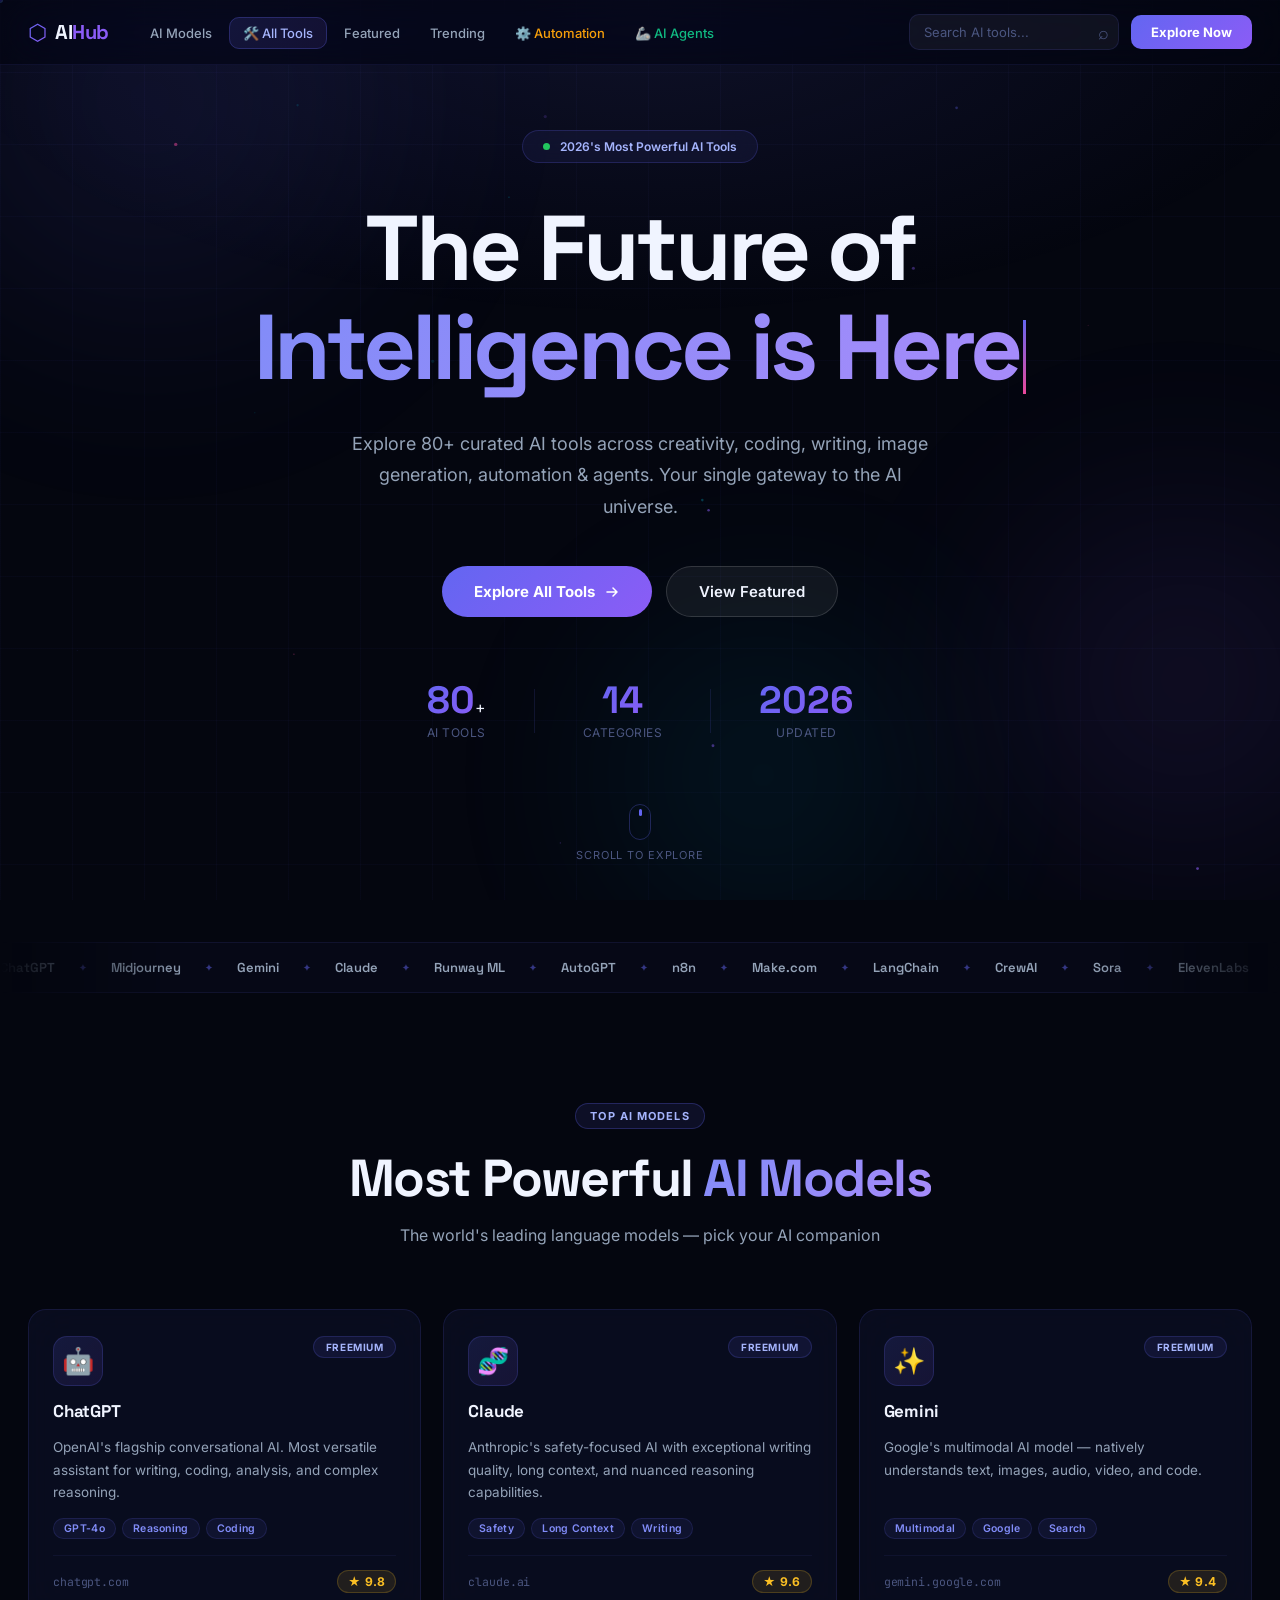
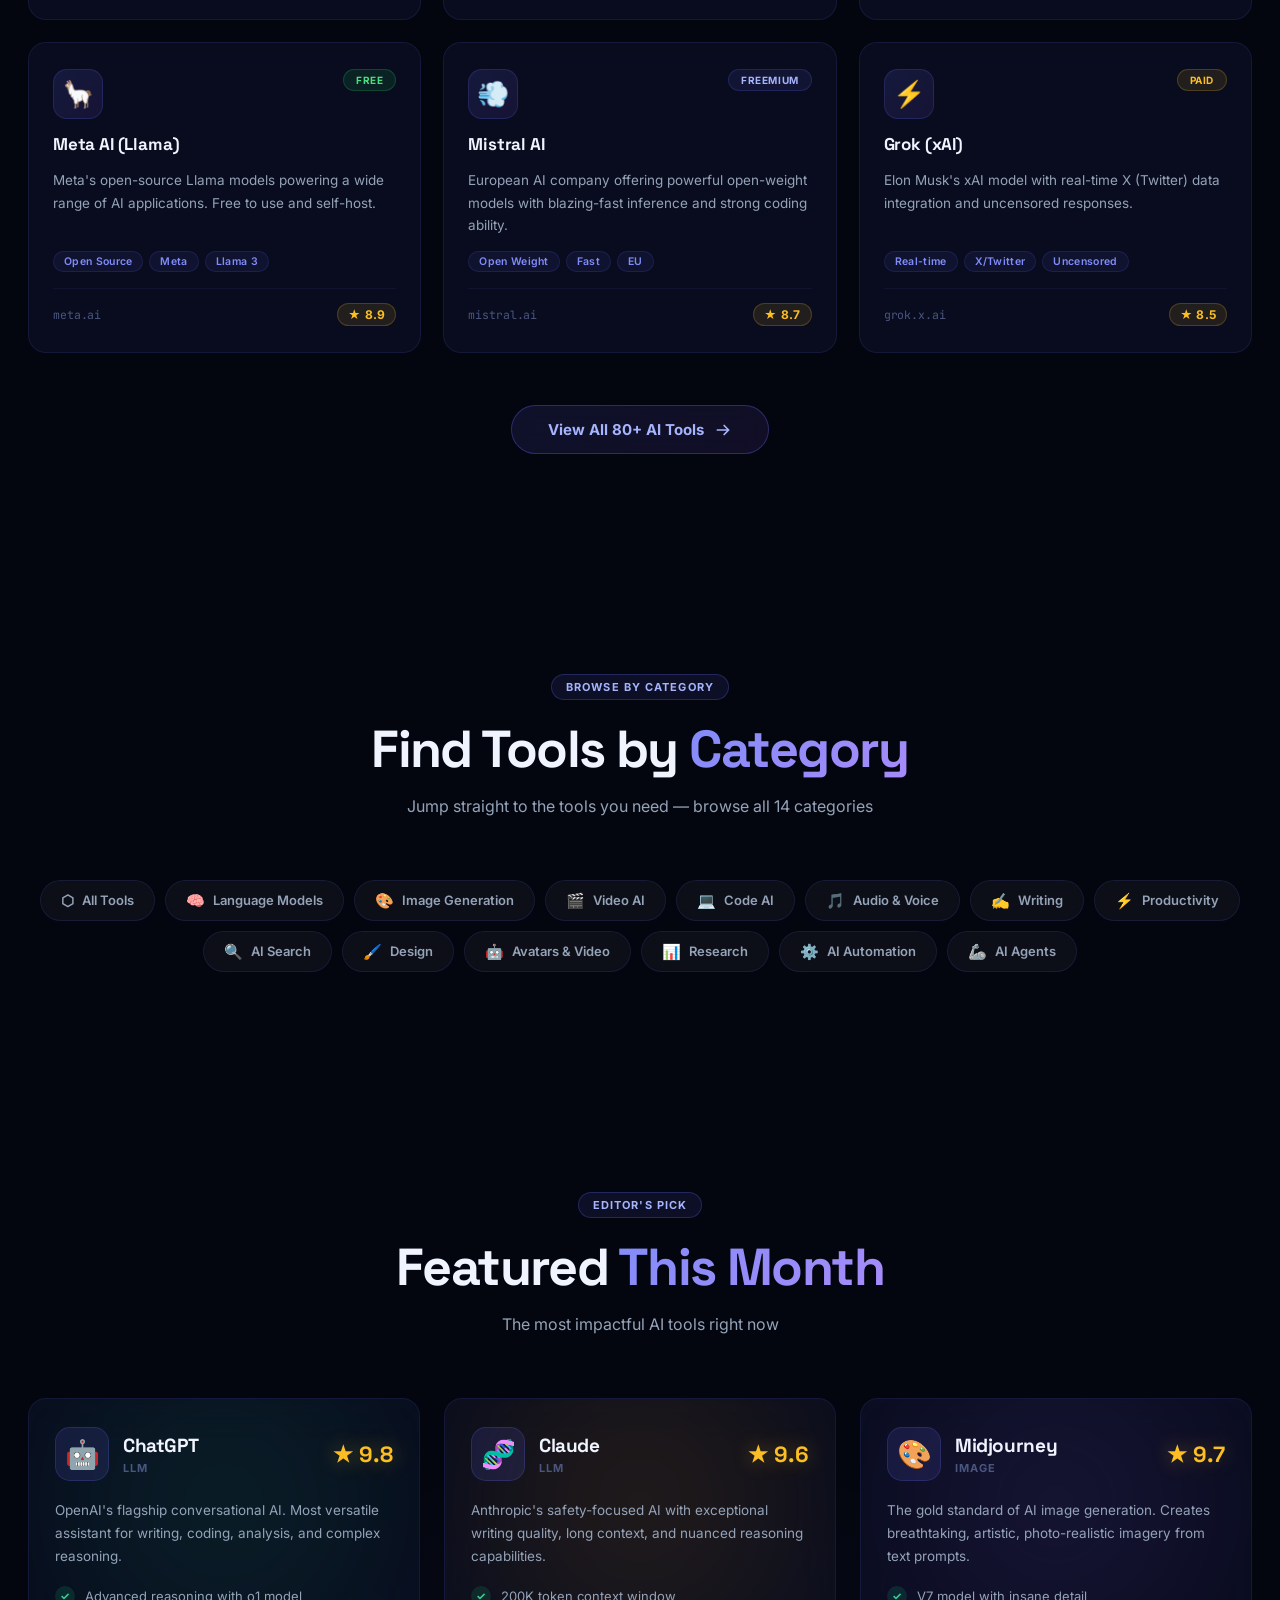
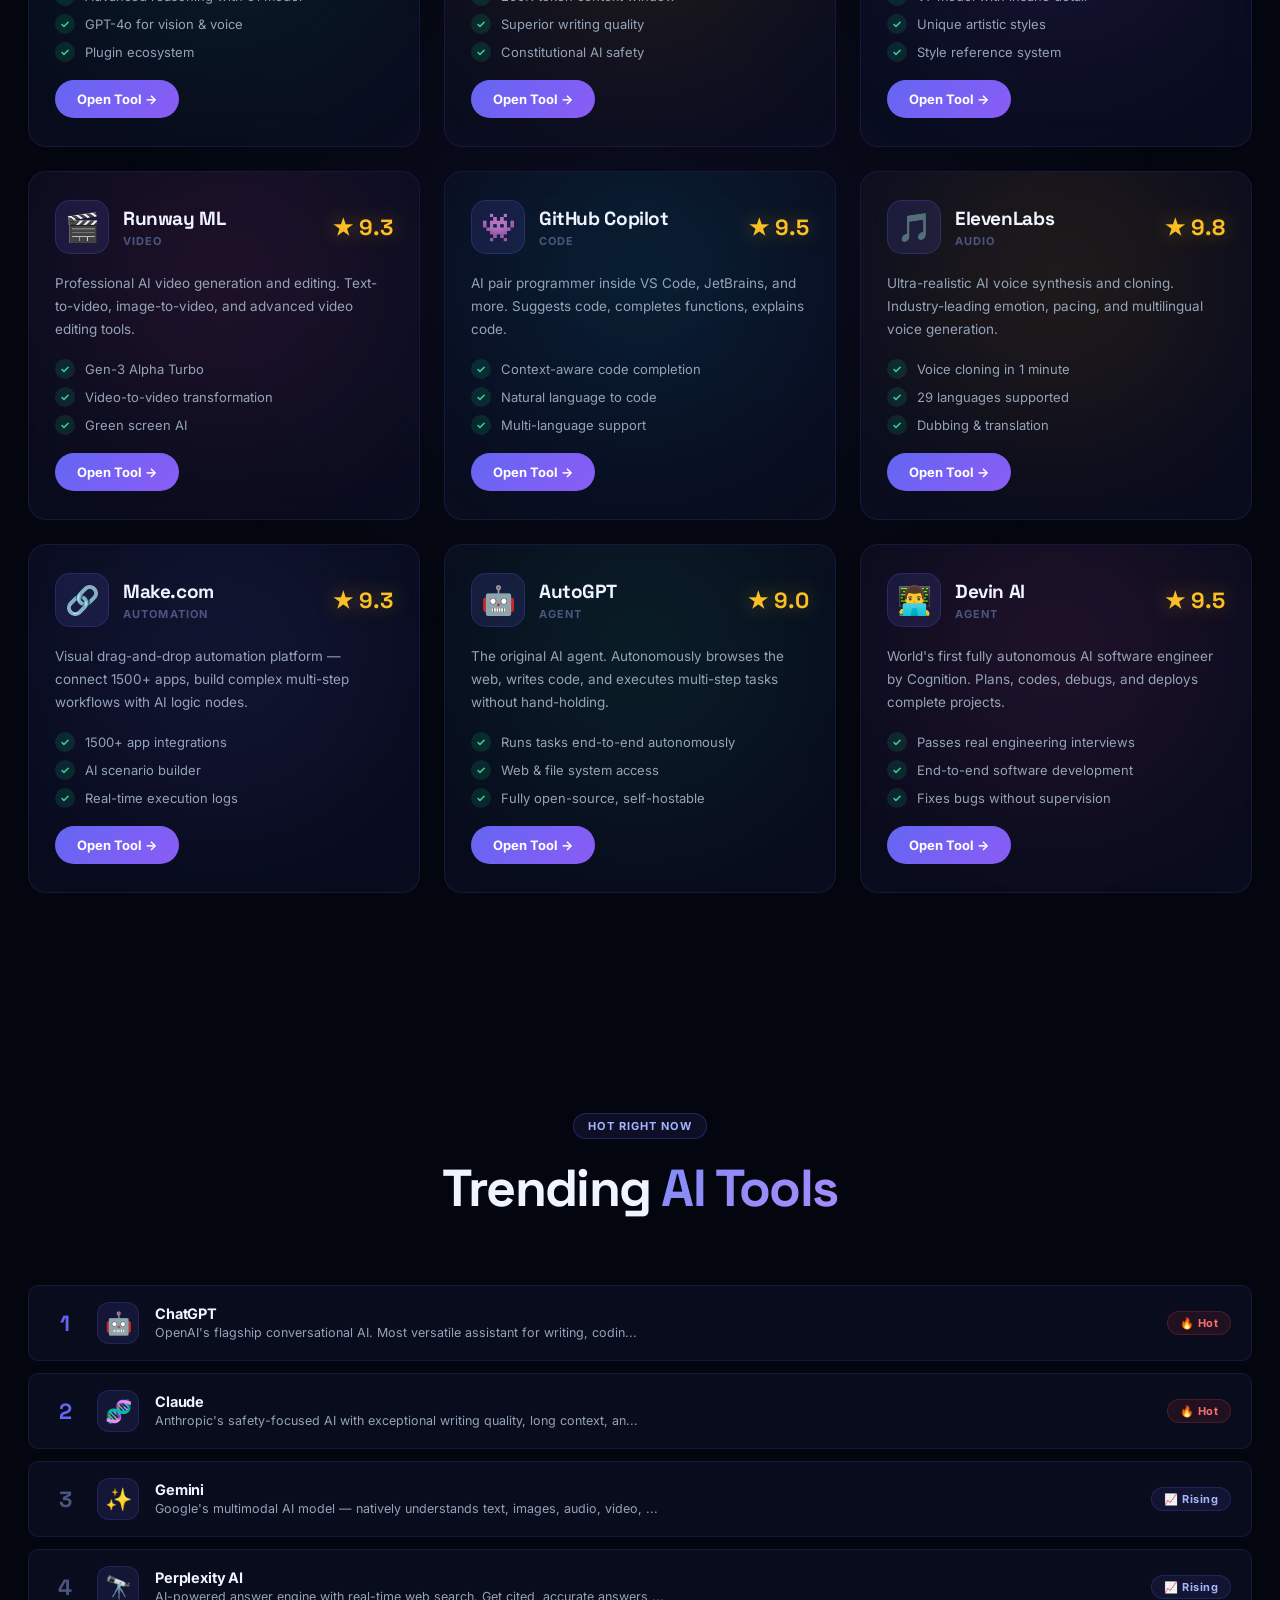
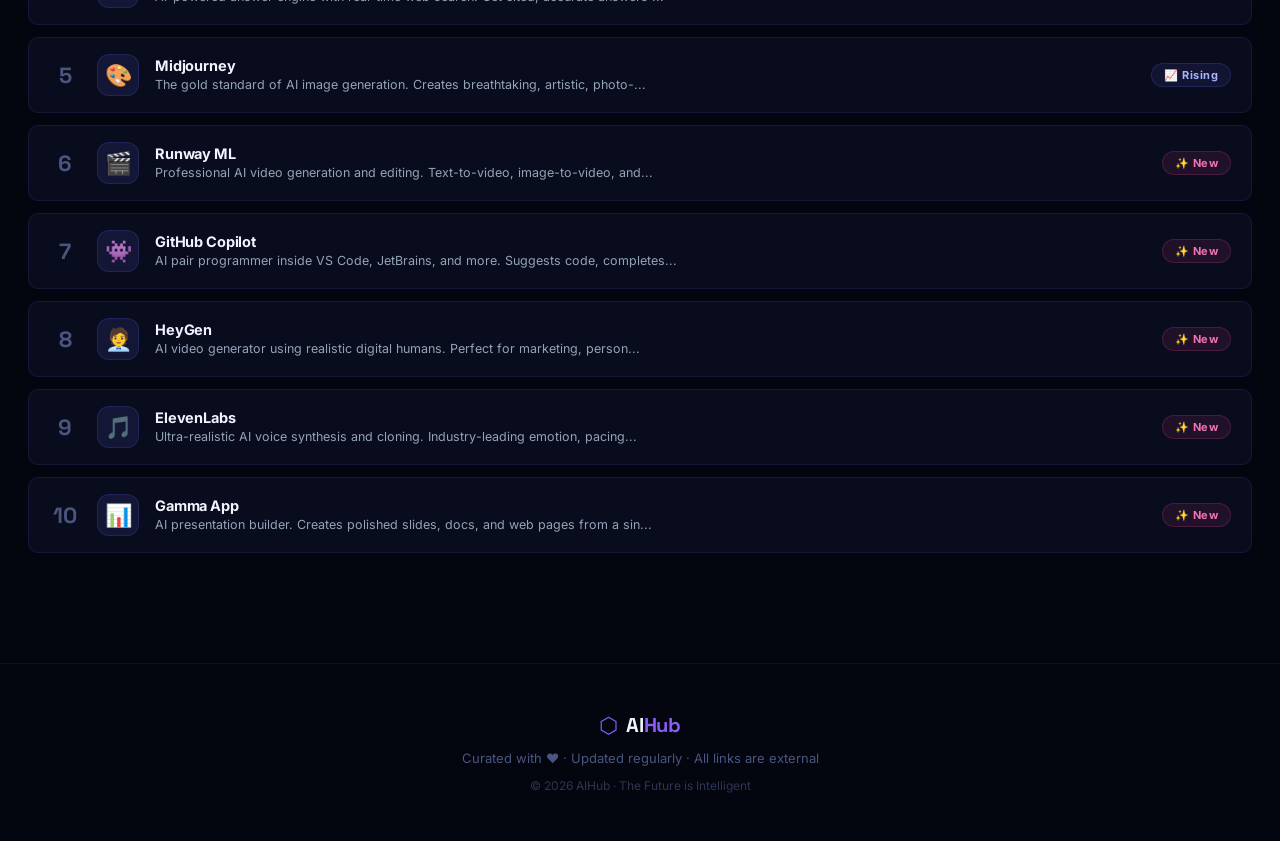
==== commit ce83adf1: "new html changes" ====
--- a/index.html
+++ b/index.html
@@ -17,7 +17,7 @@
 
 <body>
 
-    <!-- Animated Background -->
+    <!-- Animated Background soft -->
     <div class="bg-grid"></div>
     <div class="orbs">
         <div class="orb orb-1"></div>
@@ -222,7 +222,7 @@
 
     <script src="app.js"></script>
     <script>
-        // Homepage: render 6 top AI model preview cards
+        // Homepage: render 6 top AI model preview cards in one line some new
         document.addEventListener('DOMContentLoaded', () => {
             const TOP_MODELS = AI_TOOLS.filter(t => t.cat === 'llm').slice(0, 6);
             const grid = document.getElementById('modelsGrid');
